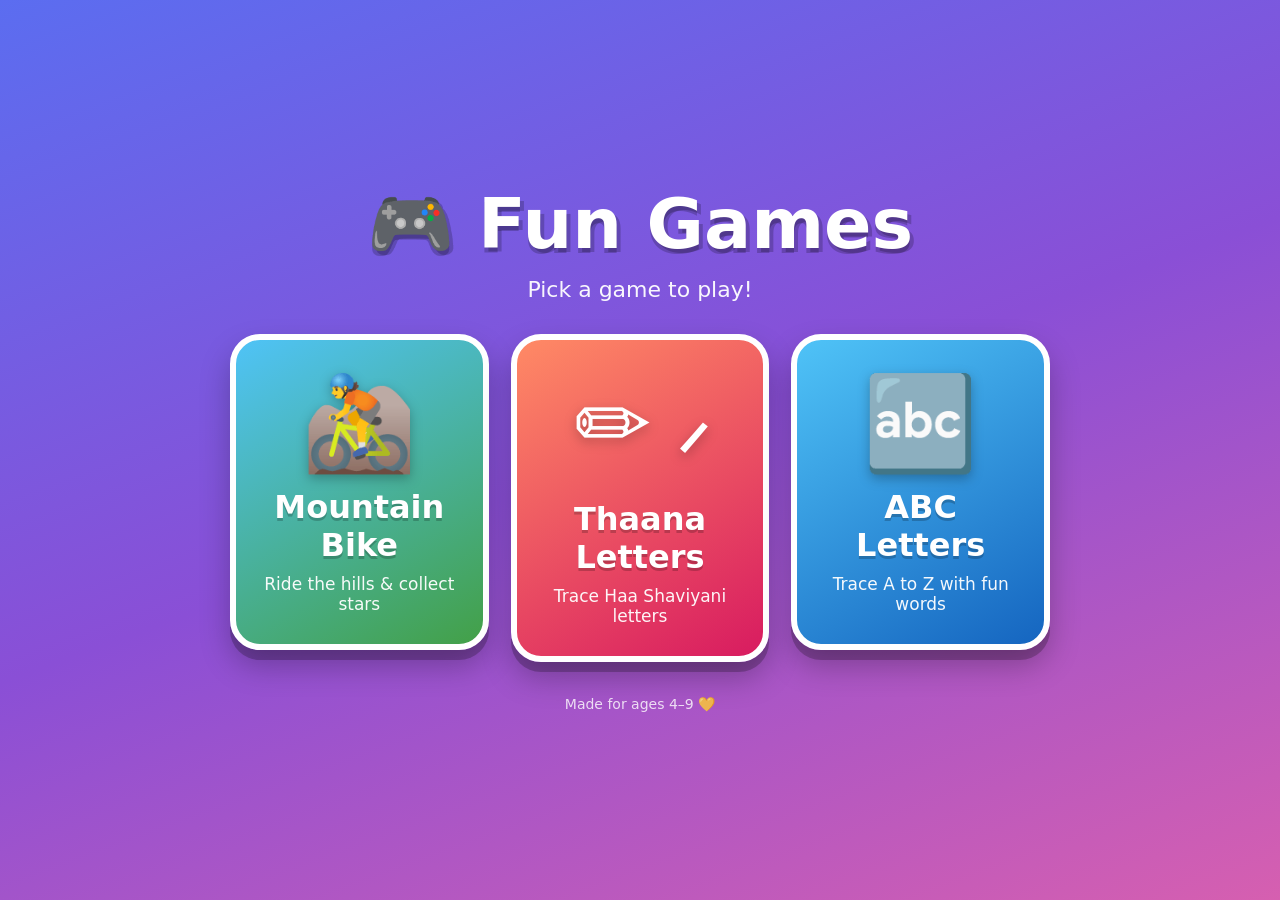
==== index.html @ d2aafedf "Kids Games: mountain bike + Thaana & ABC letter tracing Dashboard with three browser games for ages " ====
<!DOCTYPE html>
<html lang="en">
<head>
  <meta charset="UTF-8" />
  <meta name="viewport" content="width=device-width, initial-scale=1.0, maximum-scale=1.0, user-scalable=no" />
  <title>🎮 Kids Games</title>
  <style>
    * { margin: 0; padding: 0; box-sizing: border-box; -webkit-tap-highlight-color: transparent; }
    html, body {
      width: 100%; min-height: 100%;
      font-family: "Comic Sans MS", "Segoe UI", system-ui, sans-serif;
      background: linear-gradient(160deg, #5b6df0 0%, #8a4fd6 50%, #d65fb0 100%);
      color: #fff; user-select: none; overflow-x: hidden;
    }
    .wrap {
      min-height: 100vh; display: flex; flex-direction: column;
      align-items: center; justify-content: center; padding: 30px 18px; gap: 26px;
    }
    h1 {
      font-size: clamp(34px, 9vw, 70px); text-align: center; line-height: 1.05;
      text-shadow: 0 5px 0 #00000033, 4px 4px 0 #0003;
    }
    .tag { font-size: clamp(15px, 3.6vw, 22px); opacity: .95; text-align: center; margin-top: -10px; }
    .cards {
      display: grid; grid-template-columns: repeat(auto-fit, minmax(200px, 1fr));
      gap: 22px; width: min(820px, 96vw); margin-top: 6px;
    }
    @media (max-width: 460px) { .cards { grid-template-columns: 1fr; } }

    .card {
      display: flex; flex-direction: column; align-items: center; justify-content: center;
      gap: 10px; text-decoration: none; color: #fff;
      border-radius: 30px; padding: 30px 20px; aspect-ratio: 4 / 3;
      border: 6px solid #fff; cursor: pointer;
      box-shadow: 0 10px 0 rgba(0,0,0,0.22), 0 16px 30px rgba(0,0,0,0.25);
      transition: transform .12s, box-shadow .12s;
    }
    .card:active { transform: translateY(6px); box-shadow: 0 4px 0 rgba(0,0,0,0.22); }
    .card .emoji { font-size: clamp(54px, 15vw, 92px); filter: drop-shadow(0 4px 6px #0004); }
    .card .name { font-size: clamp(22px, 5.5vw, 32px); font-weight: bold; text-align: center; text-shadow: 0 3px 0 #0003; }
    .card .desc { font-size: clamp(13px, 3.2vw, 17px); text-align: center; opacity: .95; }

    .bike { background: linear-gradient(150deg, #4fc3f7, #43a047); }
    .thaana { background: linear-gradient(150deg, #ff8a65, #d81b60); }
    .abc { background: linear-gradient(150deg, #4fc3f7, #1565c0); }
    .thaana .big { font-family: "Noto Sans Thaana", "MV Boli", sans-serif; font-size: clamp(48px, 13vw, 80px); }
    .footer { font-size: 14px; opacity: .8; margin-top: 8px; text-align:center; }
  </style>
  <link href="https://fonts.googleapis.com/css2?family=Noto+Sans+Thaana:wght@600&display=swap" rel="stylesheet">
</head>
<body>
  <div class="wrap">
    <h1>🎮 Fun Games</h1>
    <p class="tag">Pick a game to play!</p>

    <div class="cards">
      <a class="card bike" href="bike.html">
        <div class="emoji">🚵</div>
        <div class="name">Mountain Bike</div>
        <div class="desc">Ride the hills & collect stars</div>
      </a>

      <a class="card thaana" href="thaana.html">
        <div class="emoji">✏️ <span class="big">ހ</span></div>
        <div class="name">Thaana Letters</div>
        <div class="desc">Trace Haa Shaviyani letters</div>
      </a>

      <a class="card abc" href="abc.html">
        <div class="emoji">🔤</div>
        <div class="name">ABC Letters</div>
        <div class="desc">Trace A to Z with fun words</div>
      </a>
    </div>

    <p class="footer">Made for ages 4–9 💛</p>
  </div>
</body>
</html>
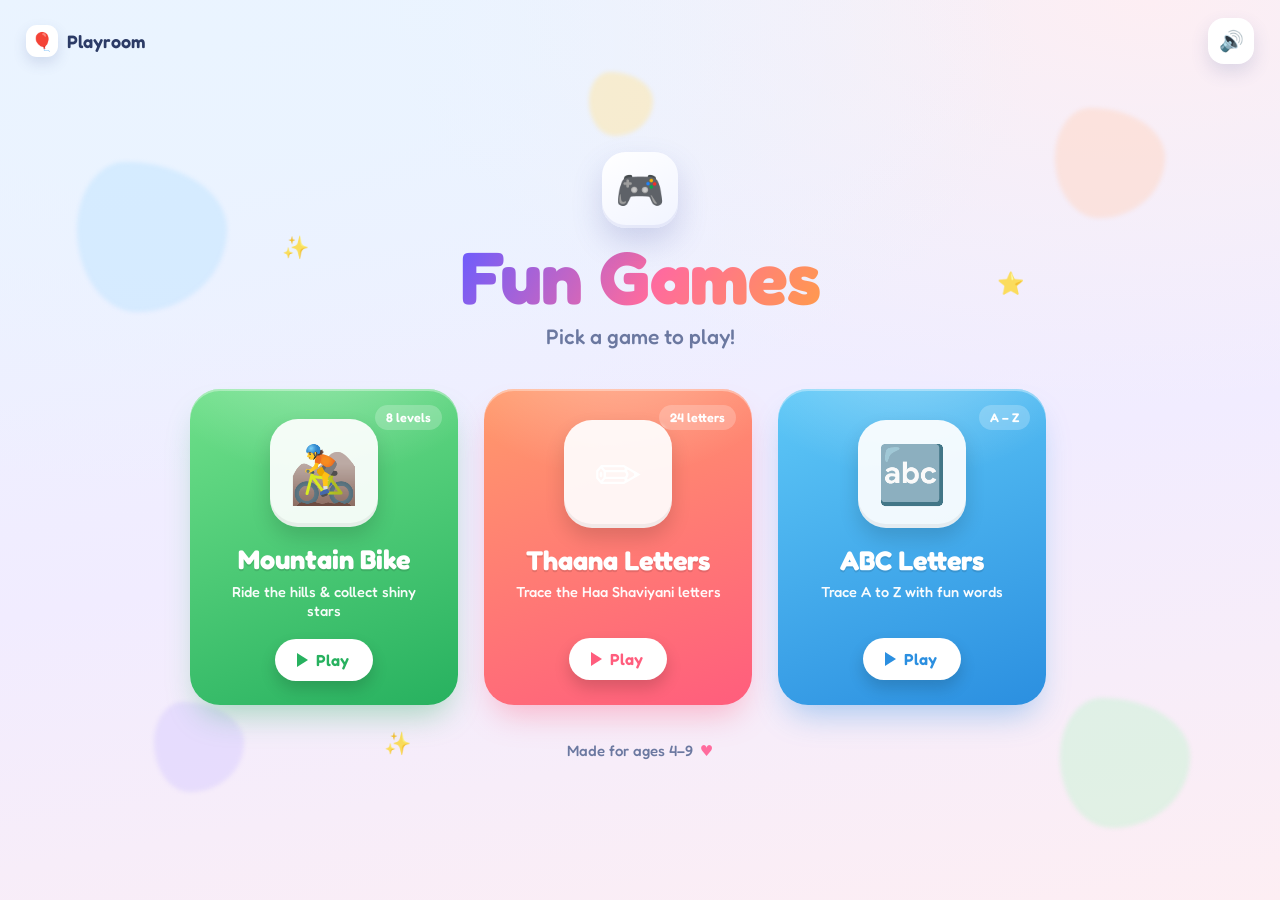
==== commit 08fa1287: "Redesign dashboard to 'Fun Games' design (Fredoka, hero, themed cards, launch transition)" ====
--- a/index.html
+++ b/index.html
@@ -1,79 +1,446 @@
 <!DOCTYPE html>
 <html lang="en">
 <head>
-  <meta charset="UTF-8" />
-  <meta name="viewport" content="width=device-width, initial-scale=1.0, maximum-scale=1.0, user-scalable=no" />
-  <title>🎮 Kids Games</title>
-  <style>
-    * { margin: 0; padding: 0; box-sizing: border-box; -webkit-tap-highlight-color: transparent; }
-    html, body {
-      width: 100%; min-height: 100%;
-      font-family: "Comic Sans MS", "Segoe UI", system-ui, sans-serif;
-      background: linear-gradient(160deg, #5b6df0 0%, #8a4fd6 50%, #d65fb0 100%);
-      color: #fff; user-select: none; overflow-x: hidden;
-    }
-    .wrap {
-      min-height: 100vh; display: flex; flex-direction: column;
-      align-items: center; justify-content: center; padding: 30px 18px; gap: 26px;
-    }
-    h1 {
-      font-size: clamp(34px, 9vw, 70px); text-align: center; line-height: 1.05;
-      text-shadow: 0 5px 0 #00000033, 4px 4px 0 #0003;
-    }
-    .tag { font-size: clamp(15px, 3.6vw, 22px); opacity: .95; text-align: center; margin-top: -10px; }
-    .cards {
-      display: grid; grid-template-columns: repeat(auto-fit, minmax(200px, 1fr));
-      gap: 22px; width: min(820px, 96vw); margin-top: 6px;
-    }
-    @media (max-width: 460px) { .cards { grid-template-columns: 1fr; } }
-
-    .card {
-      display: flex; flex-direction: column; align-items: center; justify-content: center;
-      gap: 10px; text-decoration: none; color: #fff;
-      border-radius: 30px; padding: 30px 20px; aspect-ratio: 4 / 3;
-      border: 6px solid #fff; cursor: pointer;
-      box-shadow: 0 10px 0 rgba(0,0,0,0.22), 0 16px 30px rgba(0,0,0,0.25);
-      transition: transform .12s, box-shadow .12s;
-    }
-    .card:active { transform: translateY(6px); box-shadow: 0 4px 0 rgba(0,0,0,0.22); }
-    .card .emoji { font-size: clamp(54px, 15vw, 92px); filter: drop-shadow(0 4px 6px #0004); }
-    .card .name { font-size: clamp(22px, 5.5vw, 32px); font-weight: bold; text-align: center; text-shadow: 0 3px 0 #0003; }
-    .card .desc { font-size: clamp(13px, 3.2vw, 17px); text-align: center; opacity: .95; }
-
-    .bike { background: linear-gradient(150deg, #4fc3f7, #43a047); }
-    .thaana { background: linear-gradient(150deg, #ff8a65, #d81b60); }
-    .abc { background: linear-gradient(150deg, #4fc3f7, #1565c0); }
-    .thaana .big { font-family: "Noto Sans Thaana", "MV Boli", sans-serif; font-size: clamp(48px, 13vw, 80px); }
-    .footer { font-size: 14px; opacity: .8; margin-top: 8px; text-align:center; }
-  </style>
-  <link href="https://fonts.googleapis.com/css2?family=Noto+Sans+Thaana:wght@600&display=swap" rel="stylesheet">
+<meta charset="UTF-8" />
+<meta name="viewport" content="width=device-width, initial-scale=1.0" />
+<title>Fun Games</title>
+<link rel="preconnect" href="https://fonts.googleapis.com" />
+<link rel="preconnect" href="https://fonts.gstatic.com" crossorigin />
+<link href="https://fonts.googleapis.com/css2?family=Fredoka:wght@400;500;600;700&family=Nunito:wght@600;700;800&display=swap" rel="stylesheet" />
+<style>
+  :root {
+    --bg-1: #eaf4ff;
+    --bg-2: #f1ecff;
+    --bg-3: #fdeef3;
+    --ink: #2c3b66;
+    --ink-soft: #6b78a0;
+    --card-radius: 30px;
+
+    --green-1: #6fe08a;
+    --green-2: #27b15f;
+    --green-sh: rgba(39, 177, 95, 0.40);
+
+    --coral-1: #ff9a6b;
+    --coral-2: #ff5d7d;
+    --coral-sh: rgba(255, 93, 125, 0.40);
+
+    --blue-1: #5ec8f7;
+    --blue-2: #2b8fe0;
+    --blue-sh: rgba(43, 143, 224, 0.40);
+
+    --font: 'Fredoka', system-ui, sans-serif;
+  }
+
+  * { box-sizing: border-box; margin: 0; padding: 0; }
+  html, body { height: 100%; }
+
+  body {
+    font-family: var(--font);
+    color: var(--ink);
+    background:
+      radial-gradient(120% 90% at 15% 5%, var(--bg-1) 0%, transparent 55%),
+      radial-gradient(120% 90% at 90% 0%, var(--bg-3) 0%, transparent 50%),
+      linear-gradient(170deg, var(--bg-1) 0%, var(--bg-2) 55%, var(--bg-3) 100%);
+    min-height: 100%;
+    overflow-x: hidden;
+    -webkit-font-smoothing: antialiased;
+  }
+
+  /* ---------- floating decorative shapes ---------- */
+  .decor { position: fixed; inset: 0; overflow: hidden; pointer-events: none; z-index: 0; }
+  .blob {
+    position: absolute;
+    border-radius: 32% 68% 60% 40% / 45% 45% 55% 55%;
+    opacity: 0.5;
+    filter: blur(2px);
+    animation: floaty 9s ease-in-out infinite;
+  }
+  .blob.b1 { width: 150px; height: 150px; left: 6%;  top: 18%; background: #bfe3ff; animation-delay: 0s; }
+  .blob.b2 { width: 110px; height: 110px; right: 9%; top: 12%; background: #ffd6c4; animation-delay: 1.2s; }
+  .blob.b3 { width: 90px;  height: 90px;  left: 12%; bottom: 12%; background: #d8ccff; animation-delay: 2.1s; }
+  .blob.b4 { width: 130px; height: 130px; right: 7%; bottom: 8%;  background: #c7f3d4; animation-delay: 0.6s; }
+  .blob.b5 { width: 64px;  height: 64px;  left: 46%; top: 8%;   background: #ffe6a3; animation-delay: 1.8s; }
+
+  .sparkle { position: absolute; font-size: 22px; opacity: 0.8; animation: twinkle 4s ease-in-out infinite; }
+  .sparkle.s1 { left: 22%; top: 26%; animation-delay: .2s; }
+  .sparkle.s2 { right: 20%; top: 30%; animation-delay: 1.1s; }
+  .sparkle.s3 { left: 30%; bottom: 16%; animation-delay: 2s; }
+  .sparkle.s4 { right: 26%; bottom: 22%; animation-delay: .8s; }
+
+  @keyframes floaty {
+    0%,100% { transform: translateY(0) rotate(0deg); }
+    50%     { transform: translateY(-22px) rotate(8deg); }
+  }
+  @keyframes twinkle {
+    0%,100% { transform: scale(.7) rotate(-8deg); opacity: .35; }
+    50%     { transform: scale(1.15) rotate(8deg); opacity: .9; }
+  }
+
+  /* ---------- layout ---------- */
+  .stage {
+    position: relative;
+    z-index: 1;
+    min-height: 100vh;
+    display: flex;
+    flex-direction: column;
+    align-items: center;
+    justify-content: center;
+    padding: 40px 24px 28px;
+  }
+
+  /* ---------- top bar ---------- */
+  .topbar {
+    position: fixed;
+    top: 0; left: 0; right: 0;
+    z-index: 5;
+    display: flex;
+    align-items: center;
+    justify-content: space-between;
+    padding: 18px 26px;
+    pointer-events: none;
+  }
+  .brand-mini {
+    display: flex; align-items: center; gap: 9px;
+    font-weight: 600; font-size: 18px; color: var(--ink);
+    pointer-events: auto;
+  }
+  .brand-mini .dot {
+    width: 32px; height: 32px; border-radius: 11px;
+    display: grid; place-items: center; font-size: 18px;
+    background: #fff;
+    box-shadow: 0 6px 14px rgba(70,90,150,.16);
+  }
+  .icon-btn {
+    pointer-events: auto;
+    width: 46px; height: 46px;
+    border: none; border-radius: 16px;
+    background: #ffffff;
+    color: var(--ink);
+    font-size: 20px;
+    cursor: pointer;
+    display: grid; place-items: center;
+    box-shadow: 0 8px 18px rgba(70,90,150,.16);
+    transition: transform .18s ease, box-shadow .18s ease;
+  }
+  .icon-btn:hover { transform: translateY(-2px); box-shadow: 0 12px 22px rgba(70,90,150,.22); }
+  .icon-btn:active { transform: translateY(1px) scale(.95); }
+
+  /* ---------- hero ---------- */
+  .hero { text-align: center; margin-bottom: 40px; }
+  .hero .logo {
+    display: inline-flex; align-items: center; gap: 16px;
+    margin-bottom: 14px;
+  }
+  .hero .badge {
+    width: 76px; height: 76px;
+    border-radius: 24px;
+    display: grid; place-items: center;
+    font-size: 40px;
+    background: linear-gradient(150deg, #fff, #f1f4ff);
+    box-shadow: 0 14px 30px rgba(80,90,170,.22), inset 0 -3px 0 rgba(120,130,200,.12);
+    animation: wiggle 5s ease-in-out infinite;
+  }
+  @keyframes wiggle {
+    0%,92%,100% { transform: rotate(0deg); }
+    94% { transform: rotate(-9deg); }
+    96% { transform: rotate(7deg); }
+    98% { transform: rotate(-4deg); }
+  }
+  .hero h1 {
+    font-size: clamp(44px, 7vw, 74px);
+    font-weight: 700;
+    line-height: .95;
+    letter-spacing: -1px;
+    background: linear-gradient(120deg, #6a5cff, #ff6b9d 55%, #ff9a4d);
+    -webkit-background-clip: text;
+    background-clip: text;
+    color: transparent;
+  }
+  .hero p {
+    margin-top: 12px;
+    font-size: clamp(17px, 2.2vw, 21px);
+    font-weight: 500;
+    color: var(--ink-soft);
+  }
+
+  /* ---------- card grid ---------- */
+  .grid {
+    display: grid;
+    grid-template-columns: repeat(3, minmax(0, 268px));
+    gap: 26px;
+    width: 100%;
+    max-width: 900px;
+  }
+
+  .card {
+    position: relative;
+    border-radius: var(--card-radius);
+    padding: 26px 24px 24px;
+    color: #fff;
+    text-align: center;
+    cursor: pointer;
+    border: none;
+    font-family: var(--font);
+    overflow: hidden;
+    isolation: isolate;
+    background: linear-gradient(160deg, var(--c1), var(--c2));
+    box-shadow: 0 18px 32px -10px var(--csh), inset 0 2px 0 rgba(255,255,255,.35);
+    transition: transform .22s cubic-bezier(.34,1.56,.64,1), box-shadow .22s ease;
+    will-change: transform;
+  }
+  .card::before {
+    content: "";
+    position: absolute; inset: 0;
+    background: radial-gradient(120% 80% at 50% -20%, rgba(255,255,255,.35), transparent 60%);
+    z-index: -1;
+  }
+  .card.green { --c1: var(--green-1); --c2: var(--green-2); --csh: var(--green-sh); }
+  .card.coral { --c1: var(--coral-1); --c2: var(--coral-2); --csh: var(--coral-sh); }
+  .card.blue  { --c1: var(--blue-1);  --c2: var(--blue-2);  --csh: var(--blue-sh); }
+
+  .card:hover { transform: translateY(-10px) scale(1.025); box-shadow: 0 30px 46px -12px var(--csh), inset 0 2px 0 rgba(255,255,255,.4); }
+  .card:active { transform: translateY(-2px) scale(.99); }
+  .card:focus-visible { outline: 4px solid rgba(255,255,255,.85); outline-offset: 3px; }
+
+  .card .tile {
+    width: 108px; height: 108px;
+    margin: 4px auto 18px;
+    border-radius: 28px;
+    display: grid; place-items: center;
+    font-size: 56px;
+    background: rgba(255,255,255,.92);
+    box-shadow: 0 10px 20px rgba(0,0,0,.14), inset 0 -4px 0 rgba(0,0,0,.05);
+  }
+  .card .tile span { display: block; animation: bob 3.2s ease-in-out infinite; }
+  .card:nth-child(2) .tile span { animation-delay: .4s; }
+  .card:nth-child(3) .tile span { animation-delay: .8s; }
+  @keyframes bob {
+    0%,100% { transform: translateY(0) rotate(-2deg); }
+    50%     { transform: translateY(-7px) rotate(3deg); }
+  }
+
+  .card h2 {
+    font-size: 27px;
+    font-weight: 700;
+    line-height: 1.06;
+    margin-bottom: 8px;
+    text-shadow: 0 2px 0 rgba(0,0,0,.10);
+  }
+  .card .desc {
+    font-size: 14.5px;
+    font-weight: 500;
+    line-height: 1.35;
+    opacity: .96;
+    min-height: 38px;
+    margin-bottom: 18px;
+  }
+  .play {
+    display: inline-flex; align-items: center; gap: 8px;
+    padding: 11px 24px 11px 22px;
+    border-radius: 999px;
+    font-size: 16px; font-weight: 600;
+    color: var(--c2);
+    background: #fff;
+    box-shadow: 0 8px 16px rgba(0,0,0,.16);
+    transition: gap .2s ease, transform .2s ease;
+  }
+  .card:hover .play { gap: 12px; }
+  .play .tri {
+    width: 0; height: 0;
+    border-left: 11px solid currentColor;
+    border-top: 7px solid transparent;
+    border-bottom: 7px solid transparent;
+  }
+
+  /* tiny corner accent */
+  .card .meta {
+    position: absolute; top: 16px; right: 16px;
+    font-size: 12.5px; font-weight: 600;
+    padding: 5px 11px; border-radius: 999px;
+    background: rgba(255,255,255,.22);
+    backdrop-filter: blur(2px);
+  }
+
+  /* ---------- footer ---------- */
+  .foot {
+    margin-top: 36px;
+    font-size: 15px; font-weight: 500;
+    color: var(--ink-soft);
+    display: flex; align-items: center; gap: 7px;
+  }
+  .foot .heart { color: #ff6b9d; animation: beat 1.6s ease-in-out infinite; }
+  @keyframes beat { 0%,100%{transform:scale(1)} 15%{transform:scale(1.25)} 30%{transform:scale(1)} }
+
+  /* ---------- entrance (pure CSS, always ends visible) ---------- */
+  .reveal { animation: rise .7s cubic-bezier(.22,1,.36,1) both; }
+  .hero.reveal { animation-delay: 0s; }
+  .grid > .card:nth-child(1) { animation-delay: .12s; }
+  .grid > .card:nth-child(2) { animation-delay: .22s; }
+  .grid > .card:nth-child(3) { animation-delay: .32s; }
+  .foot { animation: rise .7s cubic-bezier(.22,1,.36,1) .42s both; }
+  @keyframes rise {
+    from { opacity: 0; transform: translateY(26px) scale(.96); }
+    to   { opacity: 1; transform: translateY(0) scale(1); }
+  }
+
+  @media (prefers-reduced-motion: reduce) {
+    * { animation: none !important; transition: none !important; }
+    .reveal, .foot, .hero { opacity: 1 !important; transform: none !important; }
+  }
+
+  /* ---------- launch overlay ---------- */
+  .launch {
+    position: fixed; inset: 0; z-index: 50;
+    display: flex; flex-direction: column;
+    align-items: center; justify-content: center;
+    gap: 22px;
+    opacity: 0; pointer-events: none;
+    transition: opacity .35s ease;
+    background: linear-gradient(160deg, var(--lc1, #6a5cff), var(--lc2, #ff6b9d));
+    color: #fff;
+  }
+  .launch.show { opacity: 1; pointer-events: auto; }
+  .launch .l-tile {
+    width: 150px; height: 150px; border-radius: 38px;
+    background: rgba(255,255,255,.95);
+    display: grid; place-items: center; font-size: 80px;
+    box-shadow: 0 24px 50px rgba(0,0,0,.25);
+    animation: pop .5s cubic-bezier(.34,1.56,.64,1), bob 2.6s ease-in-out .5s infinite;
+  }
+  @keyframes pop { from { transform: scale(.2); opacity: 0; } to { transform: scale(1); opacity: 1; } }
+  .launch h3 { font-size: 34px; font-weight: 700; }
+  .launch .loader {
+    width: 190px; height: 12px; border-radius: 999px;
+    background: rgba(255,255,255,.3); overflow: hidden;
+  }
+  .launch .loader i {
+    display: block; height: 100%; width: 0;
+    border-radius: 999px; background: #fff;
+  }
+  .launch.show .loader i { animation: fill 1.5s ease forwards; }
+  @keyframes fill { to { width: 100%; } }
+  .launch .home-back {
+    margin-top: 6px;
+    border: none; cursor: pointer;
+    font-family: var(--font); font-weight: 600; font-size: 15px;
+    color: #fff; background: rgba(255,255,255,.2);
+    padding: 11px 22px; border-radius: 999px;
+    transition: background .2s ease, transform .2s ease;
+  }
+  .launch .home-back:hover { background: rgba(255,255,255,.32); transform: translateY(-2px); }
+
+  @media (max-width: 760px) {
+    .grid { grid-template-columns: minmax(0, 320px); max-width: 320px; }
+    .stage { padding-top: 84px; }
+  }
+</style>
 </head>
 <body>
-  <div class="wrap">
-    <h1>🎮 Fun Games</h1>
-    <p class="tag">Pick a game to play!</p>
-
-    <div class="cards">
-      <a class="card bike" href="bike.html">
-        <div class="emoji">🚵</div>
-        <div class="name">Mountain Bike</div>
-        <div class="desc">Ride the hills & collect stars</div>
-      </a>
-
-      <a class="card thaana" href="thaana.html">
-        <div class="emoji">✏️ <span class="big">ހ</span></div>
-        <div class="name">Thaana Letters</div>
-        <div class="desc">Trace Haa Shaviyani letters</div>
-      </a>
-
-      <a class="card abc" href="abc.html">
-        <div class="emoji">🔤</div>
-        <div class="name">ABC Letters</div>
-        <div class="desc">Trace A to Z with fun words</div>
-      </a>
+  <div class="decor" aria-hidden="true">
+    <span class="blob b1"></span>
+    <span class="blob b2"></span>
+    <span class="blob b3"></span>
+    <span class="blob b4"></span>
+    <span class="blob b5"></span>
+    <span class="sparkle s1">✨</span>
+    <span class="sparkle s2">⭐</span>
+    <span class="sparkle s3">✨</span>
+    <span class="sparkle s4">⭐</span>
+  </div>
+
+  <header class="topbar">
+    <div class="brand-mini"><span class="dot">🎈</span> Playroom</div>
+    <button class="icon-btn" id="soundBtn" title="Sound" aria-label="Toggle sound">🔊</button>
+  </header>
+
+  <main class="stage" id="stage">
+    <section class="hero reveal">
+      <div class="logo">
+        <span class="badge">🎮</span>
+      </div>
+      <h1>Fun Games</h1>
+      <p>Pick a game to play!</p>
+    </section>
+
+    <div class="grid">
+      <button class="card green reveal" data-href="bike.html" data-emoji="🚵" data-name="Mountain Bike" data-c1="#6fe08a" data-c2="#27b15f">
+        <span class="meta">8 levels</span>
+        <div class="tile"><span>🚵</span></div>
+        <h2>Mountain Bike</h2>
+        <p class="desc">Ride the hills &amp; collect shiny stars</p>
+        <span class="play"><span class="tri"></span> Play</span>
+      </button>
+
+      <button class="card coral reveal" data-href="thaana.html" data-emoji="✏️" data-name="Thaana Letters" data-c1="#ff9a6b" data-c2="#ff5d7d">
+        <span class="meta">24 letters</span>
+        <div class="tile"><span>✏️</span></div>
+        <h2>Thaana Letters</h2>
+        <p class="desc">Trace the Haa Shaviyani letters</p>
+        <span class="play"><span class="tri"></span> Play</span>
+      </button>
+
+      <button class="card blue reveal" data-href="abc.html" data-emoji="🔤" data-name="ABC Letters" data-c1="#5ec8f7" data-c2="#2b8fe0">
+        <span class="meta">A – Z</span>
+        <div class="tile"><span>🔤</span></div>
+        <h2>ABC Letters</h2>
+        <p class="desc">Trace A to Z with fun words</p>
+        <span class="play"><span class="tri"></span> Play</span>
+      </button>
     </div>
 
-    <p class="footer">Made for ages 4–9 💛</p>
+    <div class="foot">Made for ages 4–9 <span class="heart">♥</span></div>
+  </main>
+
+  <!-- launch transition -->
+  <div class="launch" id="launch">
+    <div class="l-tile" id="launchTile">🚵</div>
+    <h3 id="launchText">Let's go!</h3>
+    <div class="loader"><i></i></div>
+    <button class="home-back" id="launchBack">← Back to games</button>
   </div>
+
+  <script>
+    // sound toggle (remembered; the games keep their own in-game sound setting)
+    const soundBtn = document.getElementById('soundBtn');
+    let soundOn = localStorage.getItem('playroom_sound') !== 'off';
+    soundBtn.textContent = soundOn ? '🔊' : '🔇';
+    soundBtn.addEventListener('click', () => {
+      soundOn = !soundOn;
+      localStorage.setItem('playroom_sound', soundOn ? 'on' : 'off');
+      soundBtn.textContent = soundOn ? '🔊' : '🔇';
+      pop(soundBtn);
+    });
+    function pop(el) {
+      el.animate(
+        [{ transform: 'scale(1)' }, { transform: 'scale(.85)' }, { transform: 'scale(1)' }],
+        { duration: 220, easing: 'ease-out' }
+      );
+    }
+
+    // themed launch transition, then navigate to the game page
+    const launch = document.getElementById('launch');
+    const launchTile = document.getElementById('launchTile');
+    const launchText = document.getElementById('launchText');
+    let launchTimer = null, target = null;
+
+    document.querySelectorAll('.card').forEach(card => {
+      card.addEventListener('click', () => {
+        target = card.dataset.href;
+        launchTile.textContent = card.dataset.emoji;
+        launchText.textContent = 'Starting ' + card.dataset.name + '…';
+        launch.style.setProperty('--lc1', card.dataset.c1);
+        launch.style.setProperty('--lc2', card.dataset.c2);
+        launch.classList.add('show');
+        clearTimeout(launchTimer);
+        launchTimer = setTimeout(() => { if (target) window.location.href = target; }, 1050);
+      });
+    });
+
+    document.getElementById('launchBack').addEventListener('click', () => {
+      clearTimeout(launchTimer);
+      target = null;
+      launch.classList.remove('show');
+    });
+  </script>
 </body>
 </html>
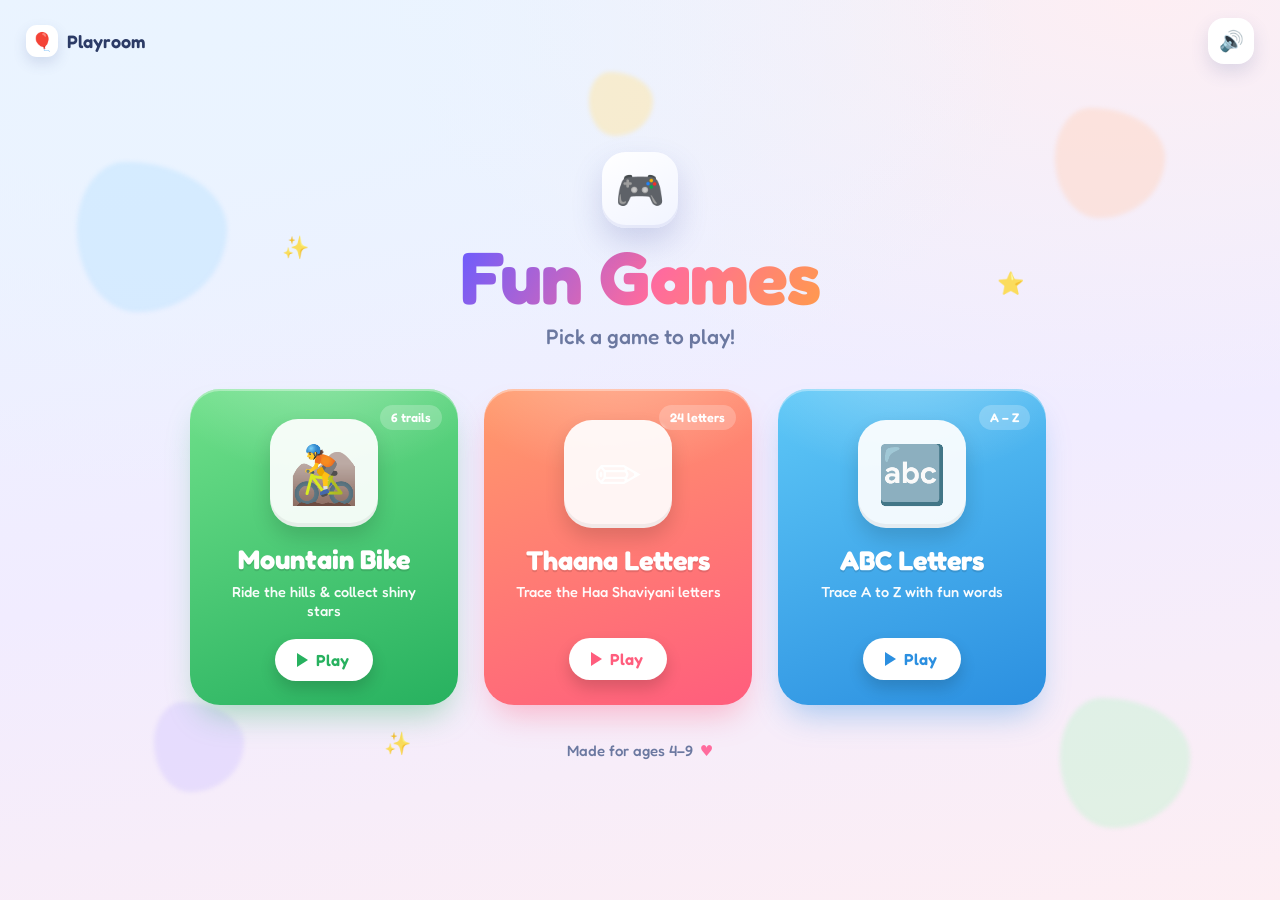
==== commit b98744b0: "Bike: level select with 6 themed trails that unlock progressively; saved stars (v9)" ====
--- a/index.html
+++ b/index.html
@@ -364,7 +364,7 @@
 
     <div class="grid">
       <button class="card green reveal" data-href="bike.html" data-emoji="🚵" data-name="Mountain Bike" data-c1="#6fe08a" data-c2="#27b15f">
-        <span class="meta">8 levels</span>
+        <span class="meta">6 trails</span>
         <div class="tile"><span>🚵</span></div>
         <h2>Mountain Bike</h2>
         <p class="desc">Ride the hills &amp; collect shiny stars</p>
